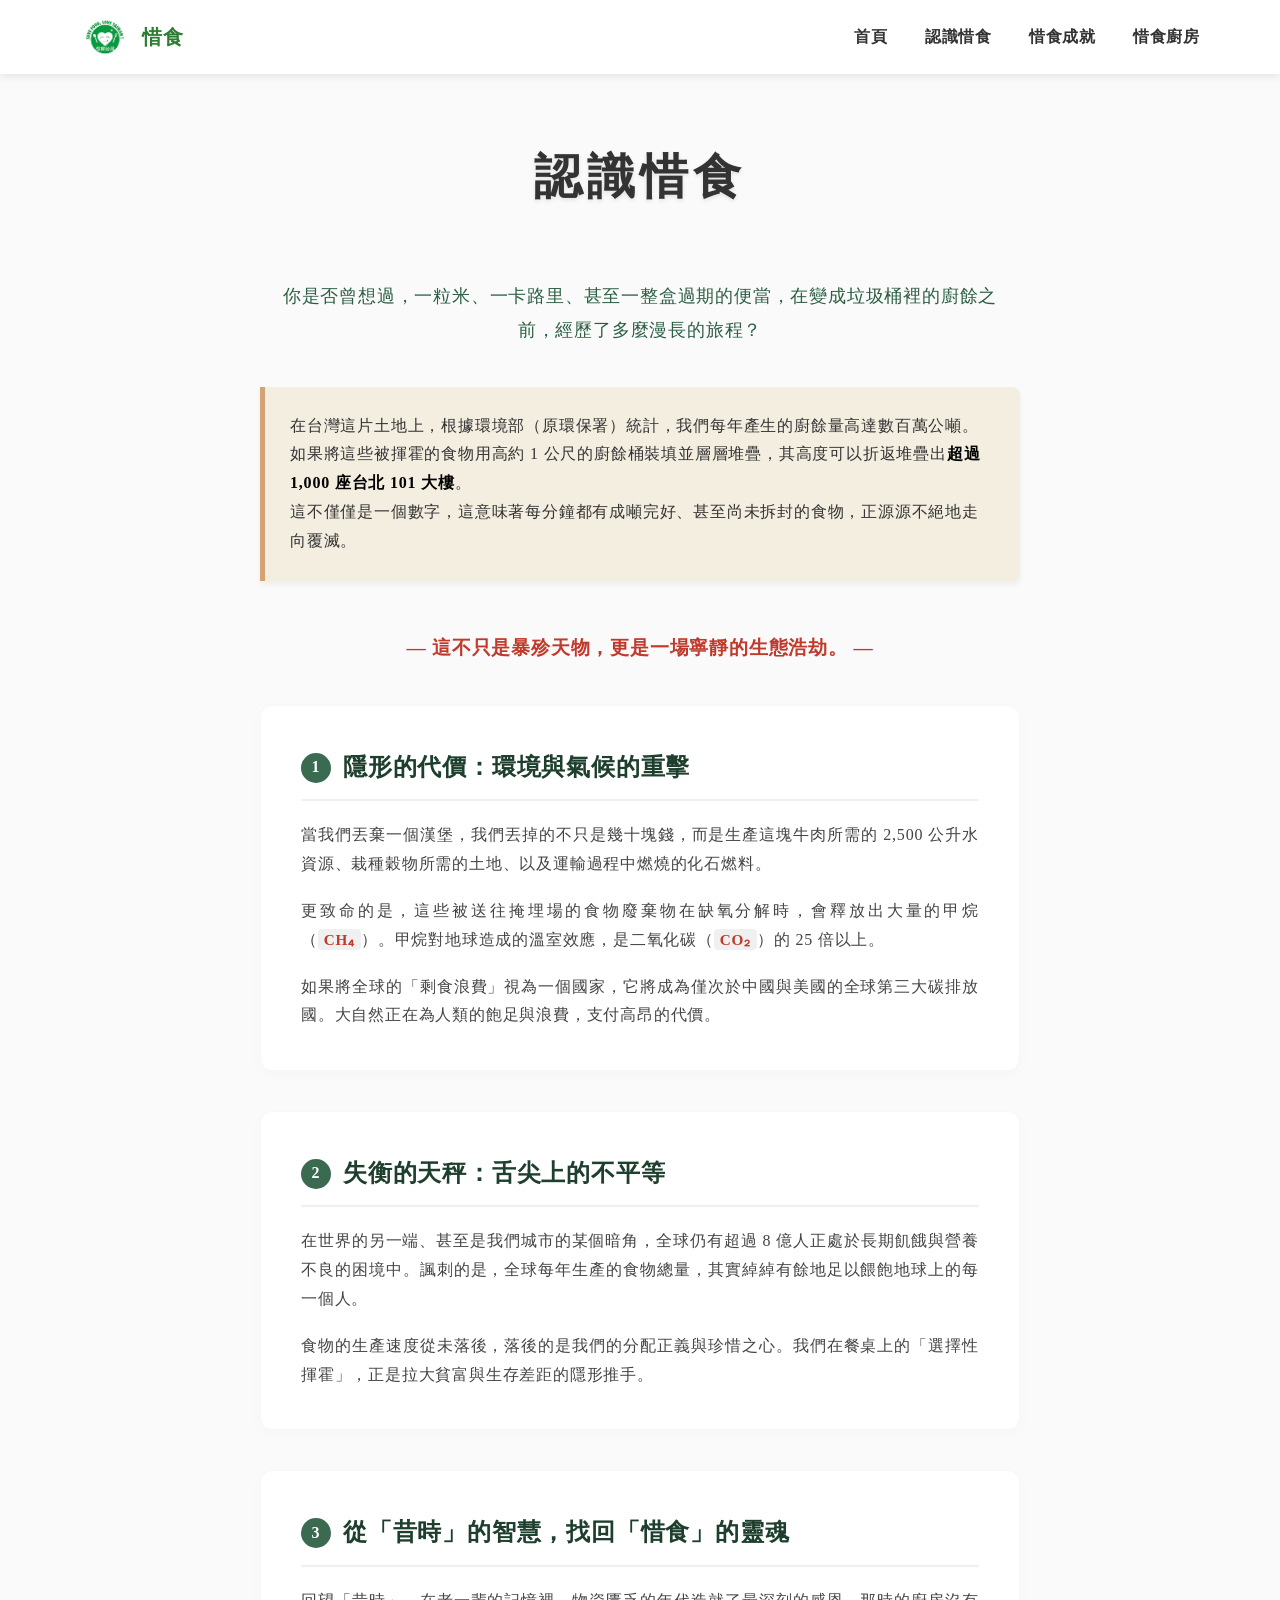
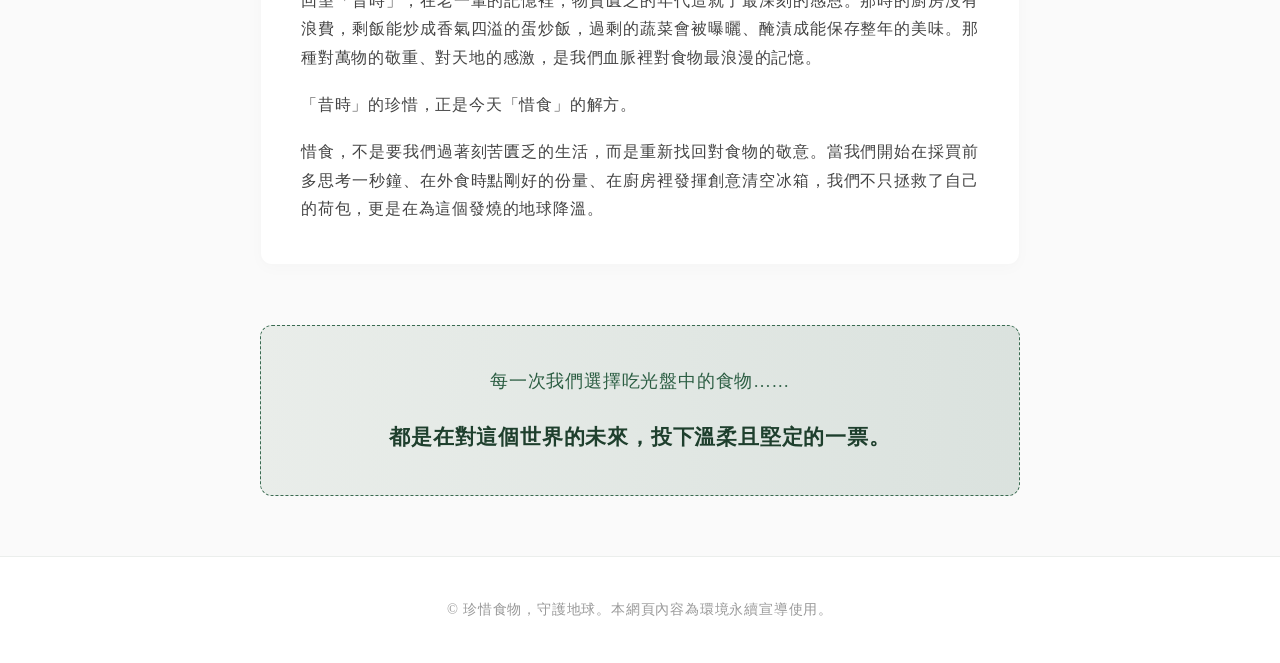
==== about.html @ 4fe1650c "Update about.html" ====
<!DOCTYPE html>
<html lang="zh-TW">
<head>
    <meta charset="UTF-8">
    <meta name="viewport" content="width=device-width, initial-scale=1.0">
    <title>我們與食物的距離：從「昔時」到「惜食」</title>
    <style>

        html {
            scroll-behavior: smooth;
        }
        * {
            box-sizing: border-box;
            margin: 0;
            padding: 0;
        }
        body {
            line-height: 1.8;
            letter-spacing: 0.05em;
            background-color: #fafafa;
            color: #333;
        }

        .header {
            position: sticky;
            top: 0;
            background: #fff;
            box-shadow: 0 2px 8px rgba(0,0,0,0.1);
            z-index: 100;
        }

        .header-inner {
            max-width: 1200px;
            margin: 0 auto;
            padding: 12px 40px;
            display: flex;
            align-items: center;
            justify-content: space-between;
        }

        .logo {
            display: flex;
            align-items: center;
            gap: 12px;
        }

        .logo img {
            width: 50px;
            height: 50px;
            border-radius: 50%;
            object-fit: cover;
        }

        .logo-text {
            font-size: 20px;
            font-weight: bold;
            color: #2e7d32;
        }

        .navbar a {
            margin-left: 32px;
            color: #333;
            text-decoration: none;
            font-size: 16px;
            font-weight: bold;
            transition: color 0.2s;
        }

        .navbar a:hover {
            color: #2e7d32;
        }

        .page-title-area {
            text-align: center;
            padding: 60px 20px 20px 20px;
        }
        
        .header-container {
            max-width: 800px;
            margin: 0 auto;
        }

        .header-container h1 {
            font-size: 3rem;
            font-weight: 700;
            margin: 0;
            letter-spacing: 0.1em;
            text-shadow: 0 2px 4px rgba(0,0,0,0.1);
        }

        main {
            max-width: 800px;
            margin: 0 auto;
            padding: 40px 20px 60px 20px;
        }

        .intro {
            font-size: 1.15rem;
            text-align: center;
            font-weight: 500;
            margin-bottom: 40px;
            padding: 0 20px;
            color: #2c5e43;
        }

        .intro p {
            margin-bottom: 20px;
        }

        .stat-card {
            background-color: #f4eee1;
            padding: 25px;
            border-left: 5px solid #d4a373;
            border-radius: 0 8px 8px 0;
            margin-bottom: 50px;
            box-shadow: 0 4px 6px rgba(0,0,0,0.05);
        }

        .stat-card p:last-child {
            margin-bottom: 0;
        }

        .highlight-text {
            font-weight: bold;
            color: #000000;
        }

        .focus-badge {
            display: block;
            text-align: center;
            font-size: 1.2rem;
            font-weight: bold;
            margin: 40px 0;
            color: #c0392b;
        }
        
        .focus-badge::before, .focus-badge::after {
            content: " — ";
        }

        section {
            background-color: #ffffff;
            padding: 40px;
            border-radius: 12px;
            margin-bottom: 40px;
            box-shadow: 0 4px 15px rgba(0,0,0,0.02);
            border: 1px solid rgba(0,0,0,0.03);
            transition: transform 0.3s ease;
        }

        section:hover {
            transform: translateY(-5px);
        }

        section h2 {
            font-size: 1.5rem;
            margin: 0 0 20px 0;
            color: #1e3f2d;
            display: flex;
            align-items: center;
            border-bottom: 2px solid #f0f0f0;
            padding-bottom: 10px;
        }

        section h2 span {
            color: white;
            background-color: #3a6b51;
            border-radius: 50%;
            width: 30px;
            height: 30px;
            display: inline-flex;
            justify-content: center;
            align-items: center;
            font-size: 1rem;
            margin-right: 12px;
            flex-shrink: 0;
        }

        section p {
            margin-bottom: 18px;
            text-align: justify;
            color: #444444;
        }

        section p:last-child {
            margin-bottom: 0;
        }

        code, .formula {
            font-family: inherit;
            background-color: #f0f0f0;
            padding: 2px 6px;
            border-radius: 4px;
            color: #c0392b;
            font-size: 0.95em;
            font-weight: bold;
        }

        .conclusion {
            text-align: center;
            margin-top: 60px;
            padding: 40px 20px;
            background: linear-gradient(to right, rgba(141,168,145,0.15), rgba(44,94,67,0.15));
            border-radius: 12px;
            border: 1px dashed #3a6b51;
        }

        .conclusion p {
            font-size: 1.1rem;
            margin-bottom: 20px;
            font-weight: 500;
            color: #2c5e43;
        }

        .conclusion .final-vote {
            font-size: 1.3rem;
            font-weight: bold;
            color: #1e3f2d;
            margin-top: 15px;
        }

        footer {
            text-align: center;
            padding: 40px 20px;
            color: #999;
            font-size: 0.9rem;
            border-top: 1px solid #ebeeec;
            background-color: #ffffff;
        }
    </style>
</head>
<body>

    <header class="header">
        <div class="header-inner">
            <div class="logo">
                <img src="images.jpg" alt="惜食Logo">
                <span class="logo-text">惜食</span>
            </div>
            <nav class="navbar">
                <a href="page.html">首頁</a>
                <a href="about.html">認識惜食</a>
                <a href="#Achievement">惜食成就</a>
                <a href="#kitchen">惜食廚房</a>
            </nav>
        </div>
    </header>

    <div class="page-title-area">
        <div class="header-container">
            <h1>認識惜食</h1>
        </div>
    </div>

    <main>
        <div class="intro">
            <p>你是否曾想過，一粒米、一卡路里、甚至一整盒過期的便當，在變成垃圾桶裡的廚餘之前，經歷了多麼漫長的旅程？</p>
        </div>

        <div class="stat-card">
            <p>在台灣這片土地上，根據環境部（原環保署）統計，我們每年產生的廚餘量高達數百萬公噸。</p>
            <p>如果將這些被揮霍的食物用高約 1 公尺的廚餘桶裝填並層層堆疊，其高度可以折返堆疊出<span class="highlight-text">超過 1,000 座台北 101 大樓</span>。</p>
            <p>這不僅僅是一個數字，這意味著每分鐘都有成噸完好、甚至尚未拆封的食物，正源源不絕地走向覆滅。</p>
        </div>

        <div class="focus-badge">這不只是暴殄天物，更是一場寧靜的生態浩劫。</div>

        <section>
            <h2><span>1</span>隱形的代價：環境與氣候的重擊</h2>
            <p>當我們丟棄一個漢堡，我們丟掉的不只是幾十塊錢，而是生產這塊牛肉所需的 2,500 公升水資源、栽種穀物所需的土地、以及運輸過程中燃燒的化石燃料。</p>
            <p>更致命的是，這些被送往掩埋場的食物廢棄物在缺氧分解時，會釋放出大量的甲烷（<span class="formula">CH₄</span>）。甲烷對地球造成的溫室效應，是二氧化碳（<span class="formula">CO₂</span>）的 25 倍以上。</p>
            <p>如果將全球的「剩食浪費」視為一個國家，它將成為僅次於中國與美國的全球第三大碳排放國。大自然正在為人類的飽足與浪費，支付高昂的代價。</p>
        </section>

        <section>
            <h2><span>2</span>失衡的天秤：舌尖上的不平等</h2>
            <p>在世界的另一端、甚至是我們城市的某個暗角，全球仍有超過 8 億人正處於長期飢餓與營養不良的困境中。諷刺的是，全球每年生產的食物總量，其實綽綽有餘地足以餵飽地球上的每一個人。</p>
            <p>食物的生產速度從未落後，落後的是我們的分配正義與珍惜之心。我們在餐桌上的「選擇性揮霍」，正是拉大貧富與生存差距的隱形推手。</p>
        </section>

        <section>
            <h2><span>3</span>從「昔時」的智慧，找回「惜食」的靈魂</h2>
            <p>回望「昔時」，在老一輩的記憶裡，物資匱乏的年代造就了最深刻的感恩。那時的廚房沒有浪費，剩飯能炒成香氣四溢的蛋炒飯，過剩的蔬菜會被曝曬、醃漬成能保存整年的美味。那種對萬物的敬重、對天地的感激，是我們血脈裡對食物最浪漫的記憶。</p>
            <p>「昔時」的珍惜，正是今天「惜食」的解方。</p>
            <p>惜食，不是要我們過著刻苦匱乏的生活，而是重新找回對食物的敬意。當我們開始在採買前多思考一秒鐘、在外食時點剛好的份量、在廚房裡發揮創意清空冰箱，我們不只拯救了自己的荷包，更是在為這個發燒的地球降溫。</p>
        </section>

        <div class="conclusion">
            <p>每一次我們選擇吃光盤中的食物……</p>
            <div class="final-vote">都是在對這個世界的未來，投下溫柔且堅定的一票。</div>
        </div>
    </main>

    <footer>
        <p>© 珍惜食物，守護地球。本網頁內容為環境永續宣導使用。</p>
    </footer>

</body>
</html>
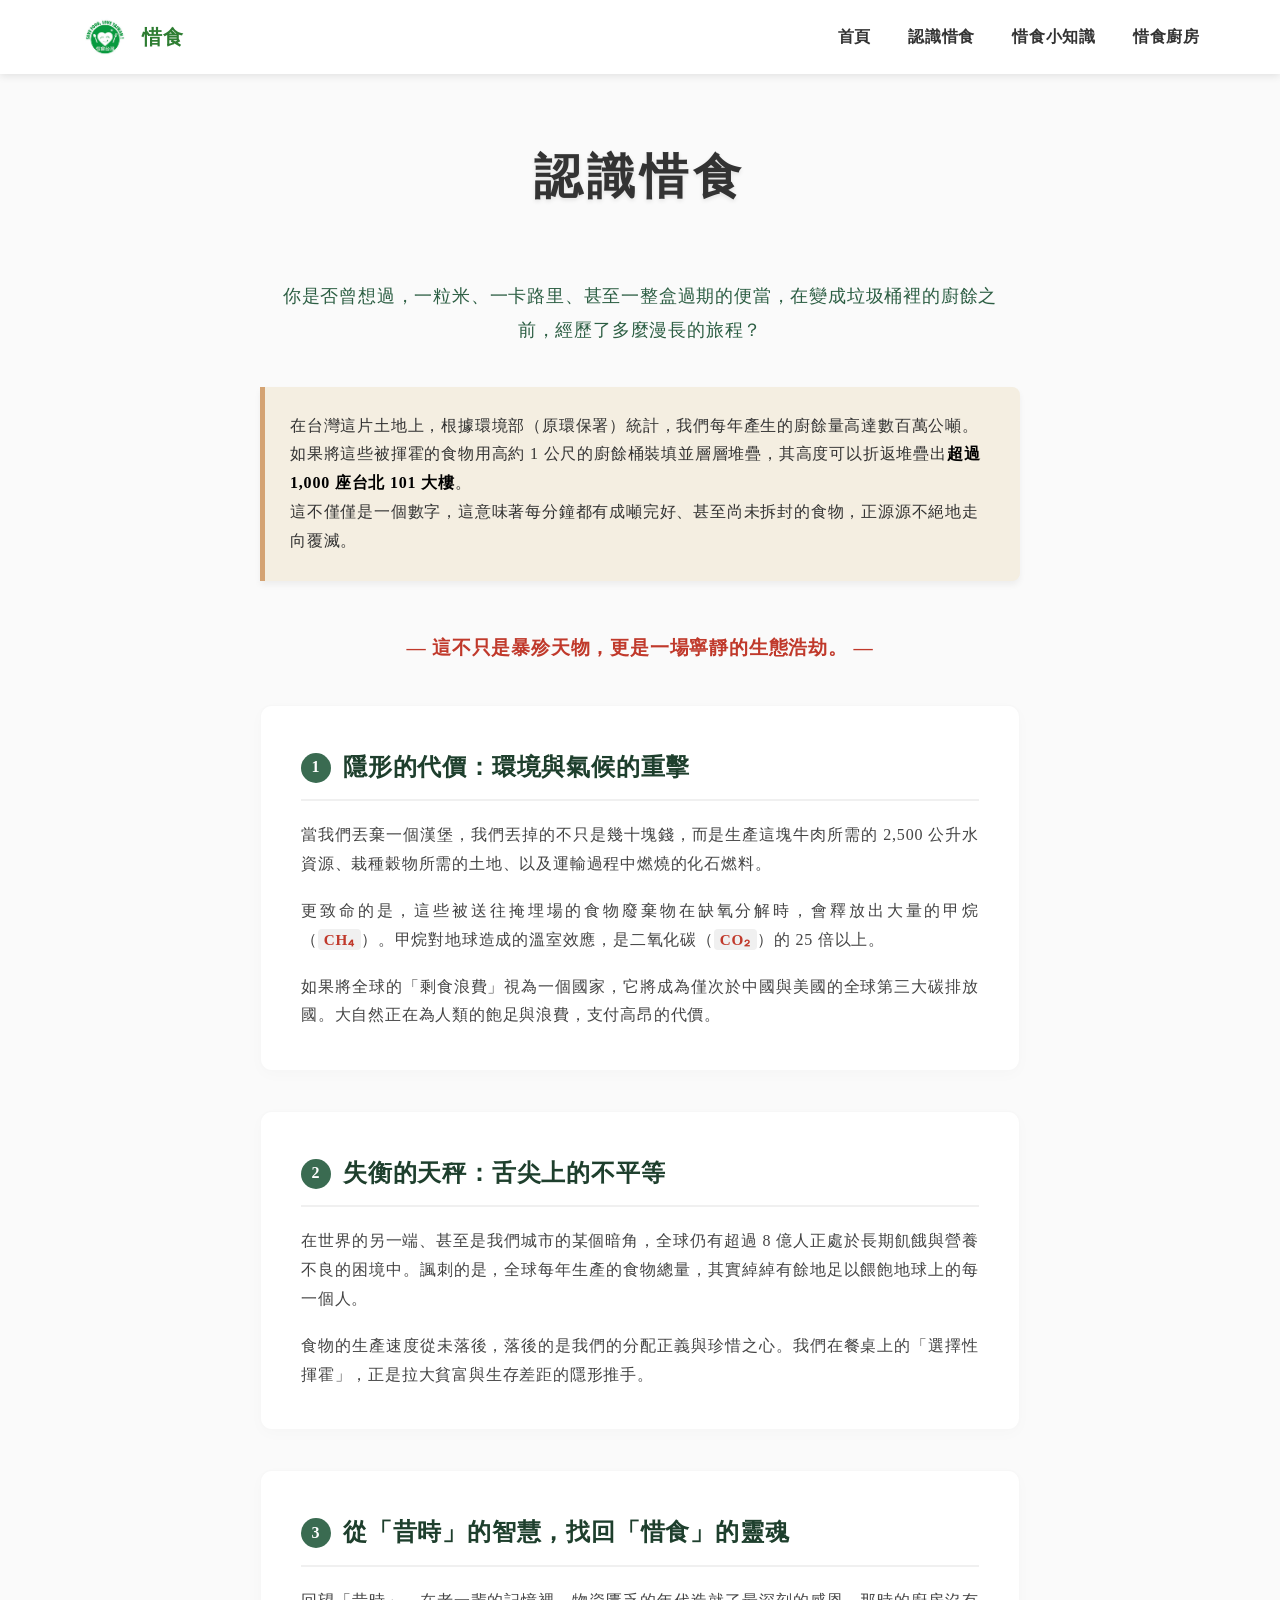
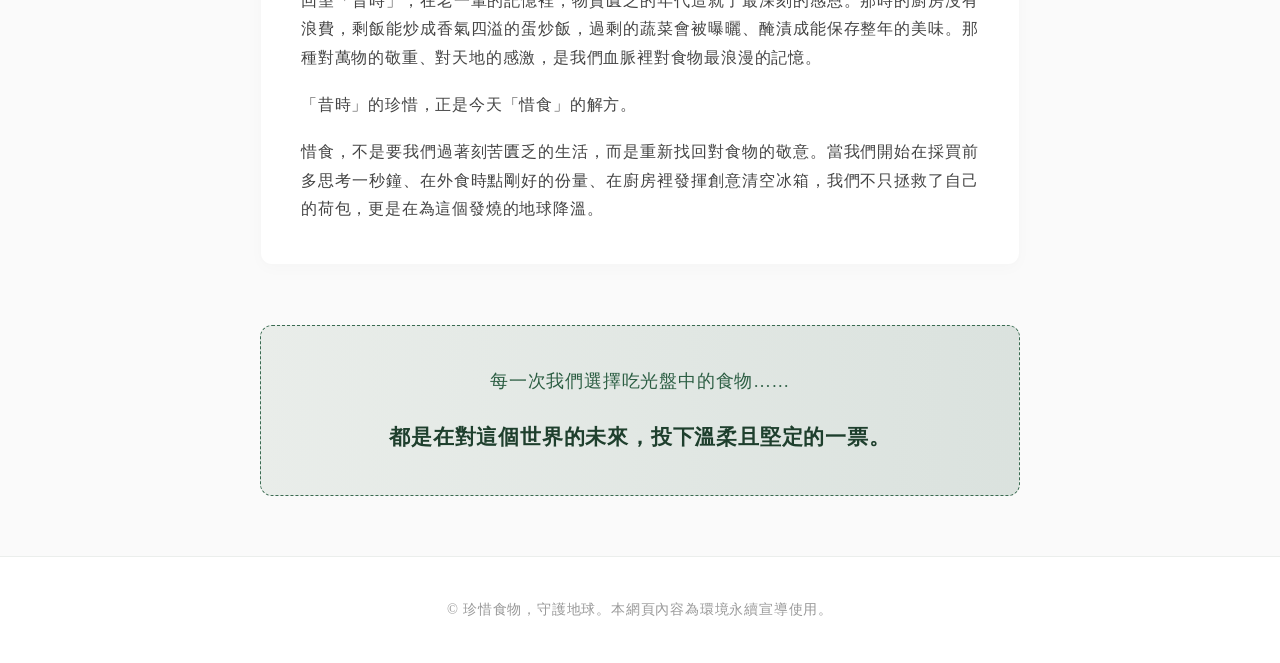
==== commit 05443e34: "Update navigation link from new.html to new knowledge" ====
--- a/about.html
+++ b/about.html
@@ -238,9 +238,9 @@
                 <span class="logo-text">惜食</span>
             </div>
             <nav class="navbar">
-                <a href="page.html">首頁</a>
+                <a href="index.html">首頁</a>
                 <a href="about.html">認識惜食</a>
-                <a href="#Achievement">惜食成就</a>
+                <a href="new.html">惜食小知識</a>
                 <a href="#kitchen">惜食廚房</a>
             </nav>
         </div>
